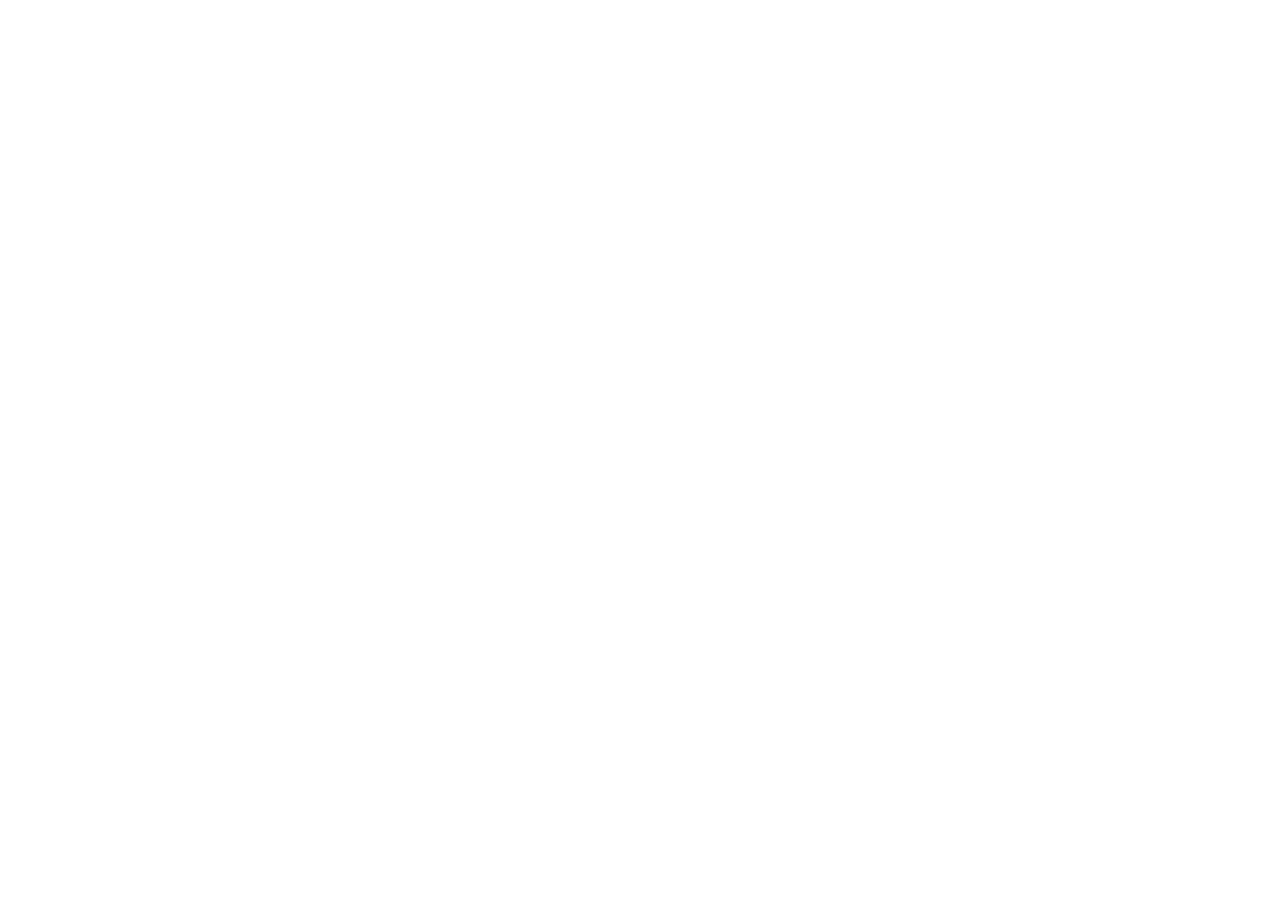
==== js-clock/index.html @ bcf137da "adding basic html structure" ====
<!DOCTYPE html>
<html lang="en">

<head>
  <meta charset="utf-8">
  <title>JS | Clock</title>
</head>

<body>
  <div class="clock">
    <div class="clock-face">
      <div class="hand hour-hand"></div>
      <div class="hand min-hand"></div>
      <div class="hand second-hand"></div>
    </div>
  </div>
  <script></script>
</body>

</html>
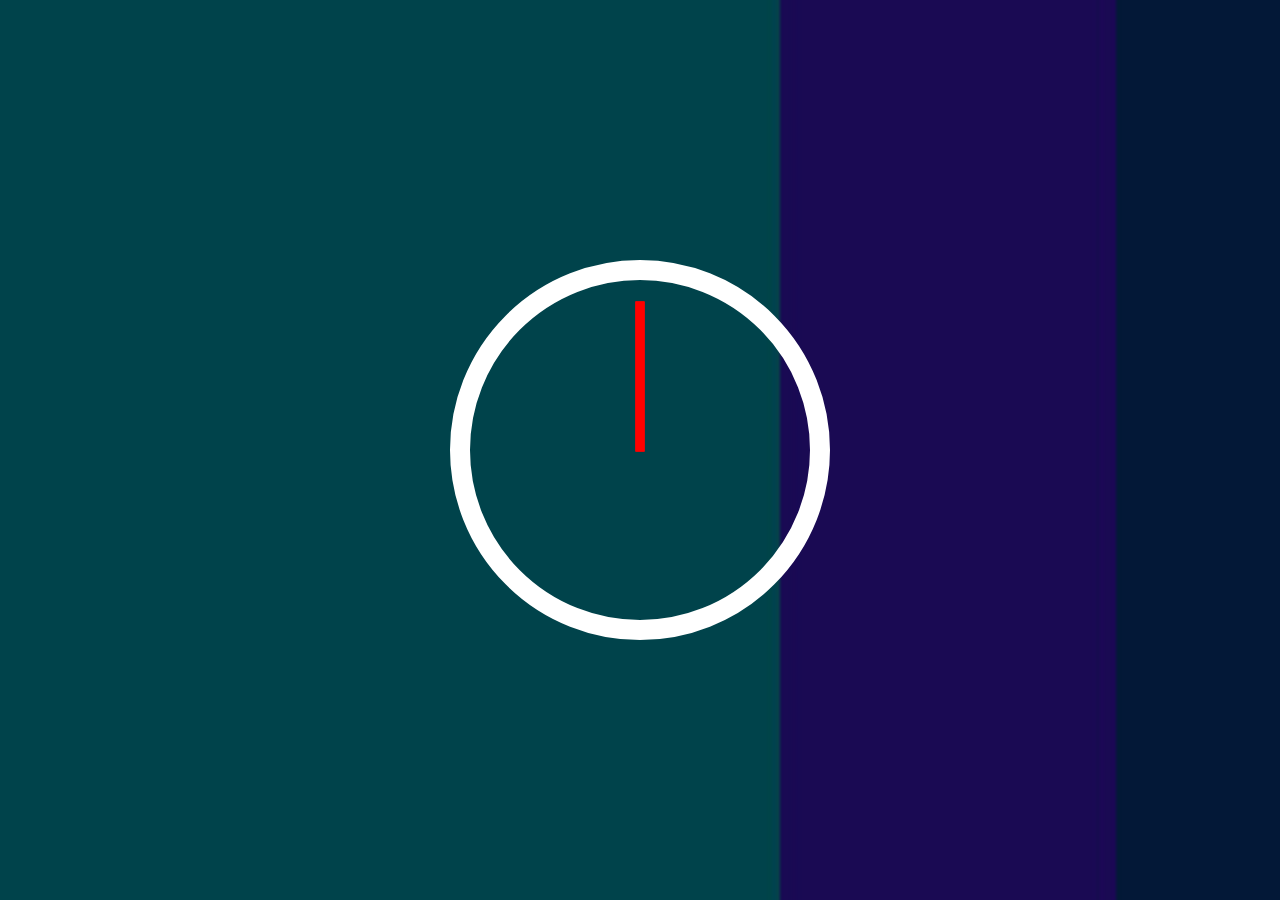
==== commit b24c7659: "adding css for clock hands and image for the background" ====
--- a/js-clock/index.html
+++ b/js-clock/index.html
@@ -4,6 +4,7 @@
 <head>
   <meta charset="utf-8">
   <title>JS | Clock</title>
+  <link rel="stylesheet" href="style.css">
 </head>
 
 <body>
@@ -14,7 +15,8 @@
       <div class="hand second-hand"></div>
     </div>
   </div>
-  <script></script>
+  <script>
+  </script>
 </body>
 
 </html>
--- a/js-clock/style.css
+++ b/js-clock/style.css
@@ -0,0 +1,46 @@
+html {
+  background: url(clock_background.jpg);
+  background-size: cover;
+  font-family: 'helvetica neue';
+  text-align: center;
+  font-size: 10px;
+}
+
+body {
+  margin: 0;
+  font-size: 2rem;
+  display: flex;
+  flex: 1;
+  min-height: 100vh;
+  align-items: center;
+}
+
+.clock {
+  width: 30rem;
+  height: 30rem;
+  border: 20px solid white;
+  border-radius: 50%;
+  margin: 50px auto;
+  position: relative;
+  padding: 2rem;
+}
+
+.clock-face {
+  position: relative;
+  width: 100%;
+  height: 100%;
+  transform: translateY(-3px);
+  /* account for the height of the clock hands */
+}
+
+.hand {
+  width: 50%;
+  height: 9px;
+  background: red;
+  position: absolute;
+  top: 50%;
+  transform-origin: 100%;
+  transform: rotate(90deg);
+  transition: all 0.05s;
+  transition-timing-function: cubic-bezier(0.1, 2.7, 0.58, 1);
+}
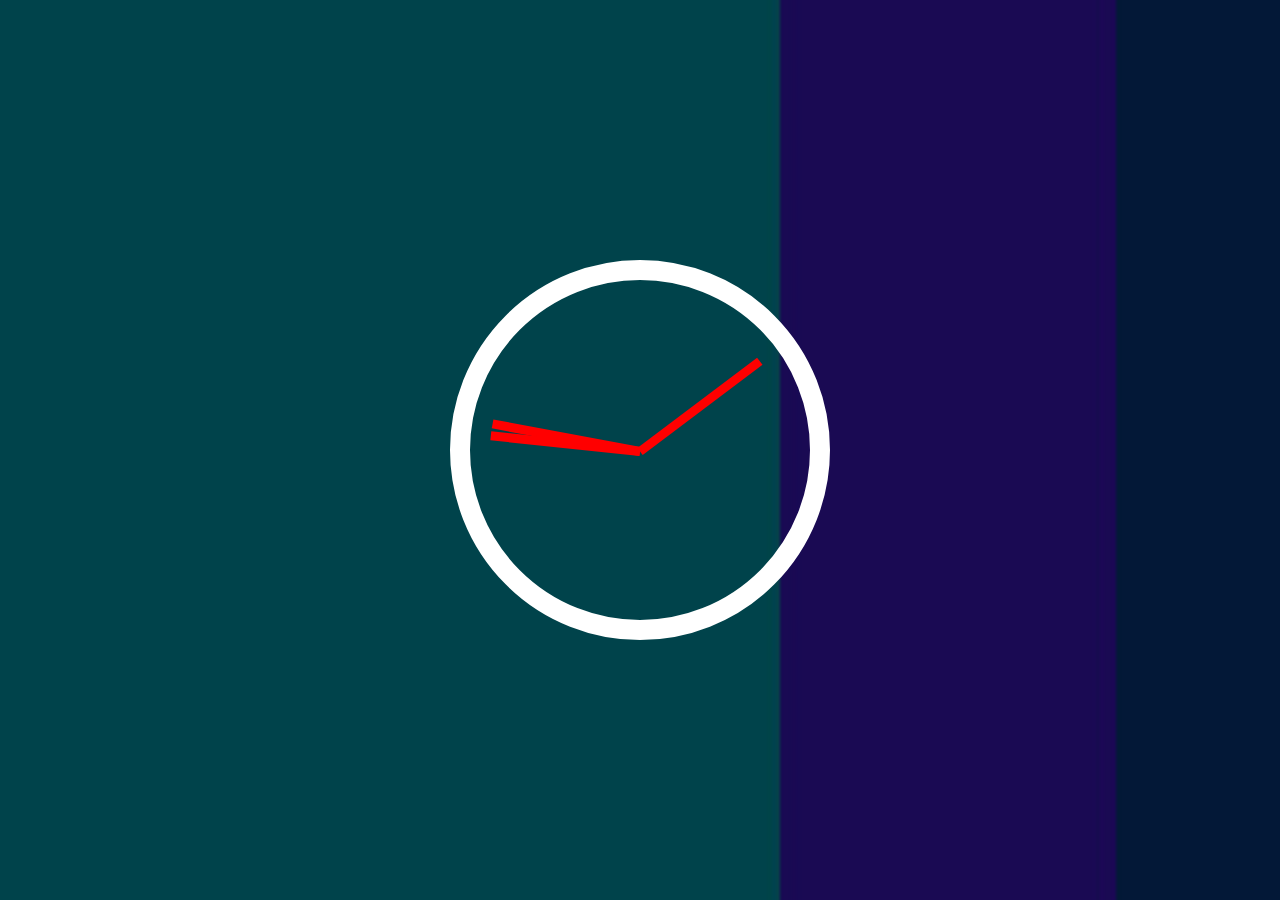
==== commit 37bfe215: "adding js functions for the clock functionality" ====
--- a/js-clock/index.html
+++ b/js-clock/index.html
@@ -16,6 +16,24 @@
     </div>
   </div>
   <script>
+    const secondHand = document.querySelector('.second-hand');
+    const minsHand = document.querySelector('.min-hand');
+    const hourHand = document.querySelector('.hour-hand');
+
+    function setDate() {
+      const now = new Date();
+      const seconds = now.getSeconds();
+      const secondsDegrees = ((seconds / 60) * 360) + 90;
+      secondHand.style.transform = `rotate(${secondsDegrees}deg)`;
+      const mins = now.getMinutes();
+      const minsDegrees = ((mins / 60) * 360) + ((seconds / 60) * 6) + 90;
+      minsHand.style.transform = `rotate(${minsDegrees}deg)`;
+      const hour = now.getHours();
+      const hourDegrees = ((hour / 12) * 360) + ((mins / 60) * 30) + 90;
+      hourHand.style.transform = `rotate(${hourDegrees}deg)`;
+    }
+    setInterval(setDate, 1000);
+    setDate();
   </script>
 </body>
 
